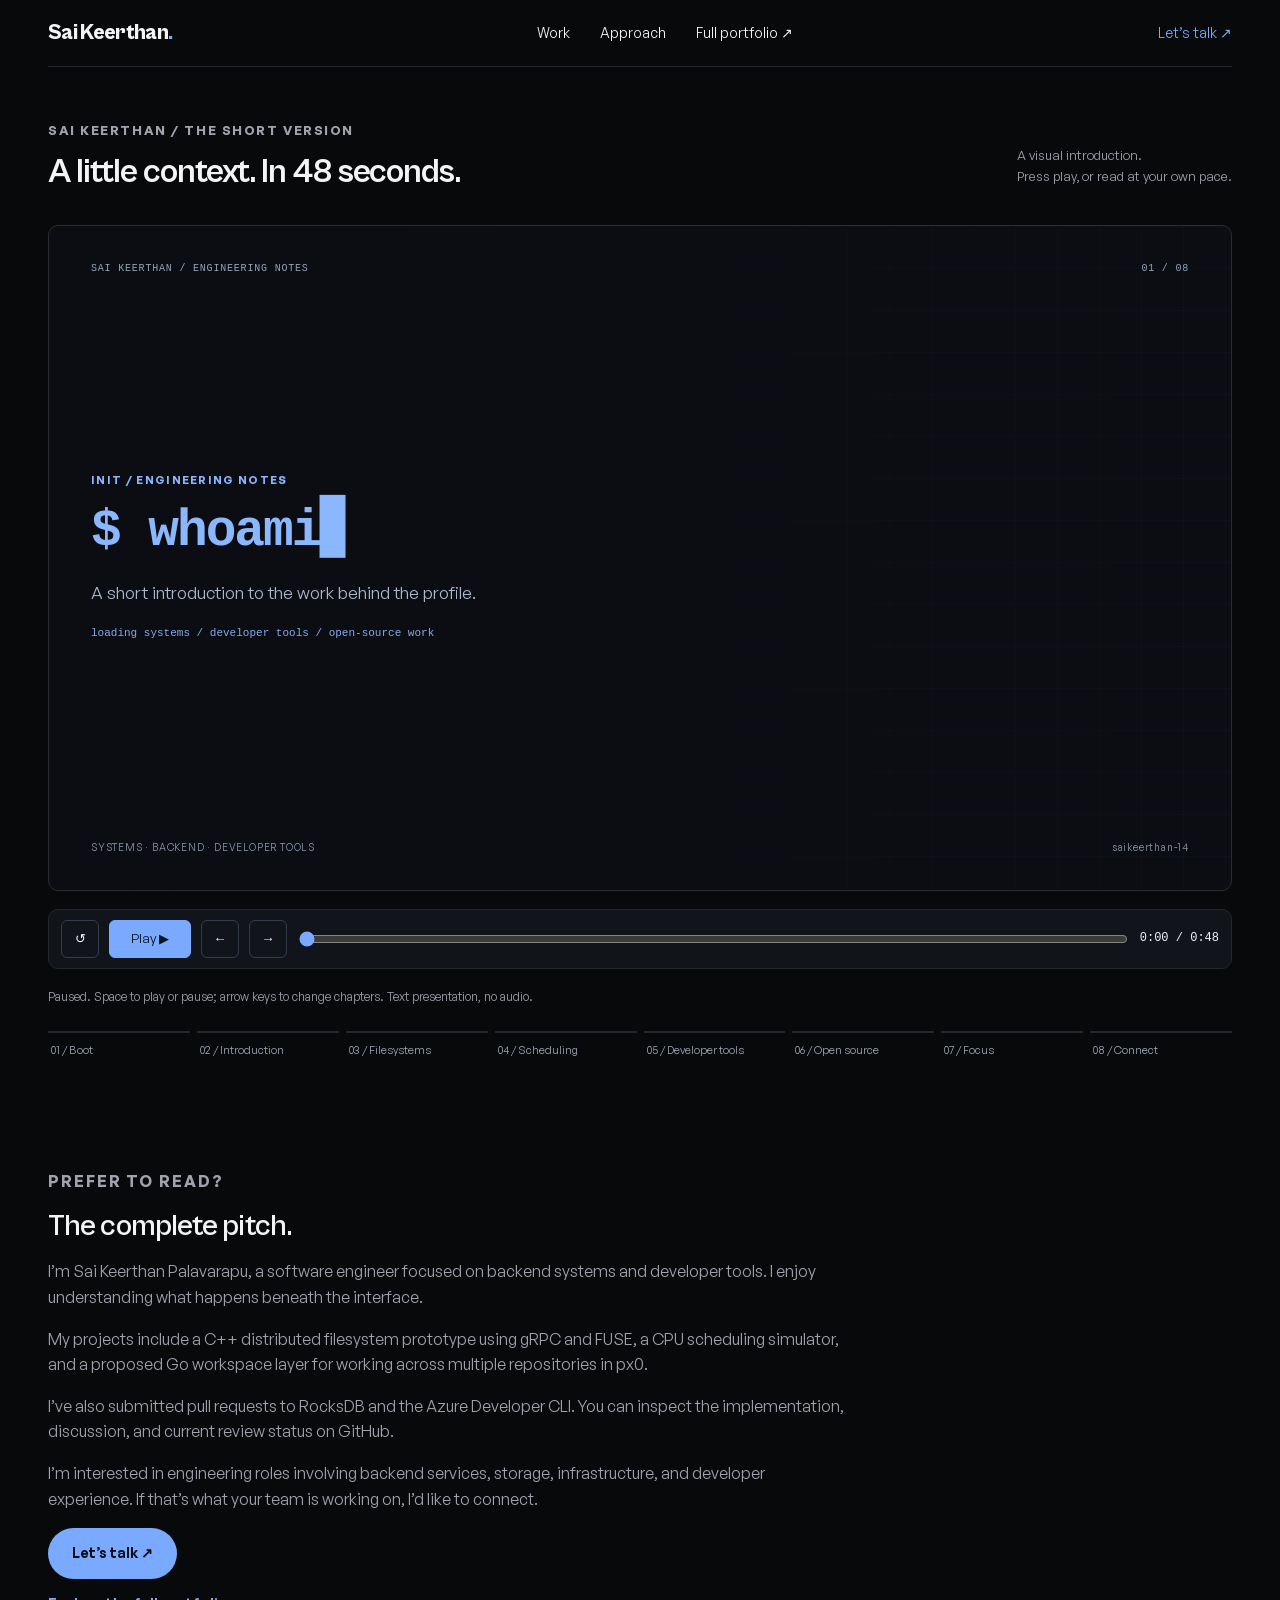
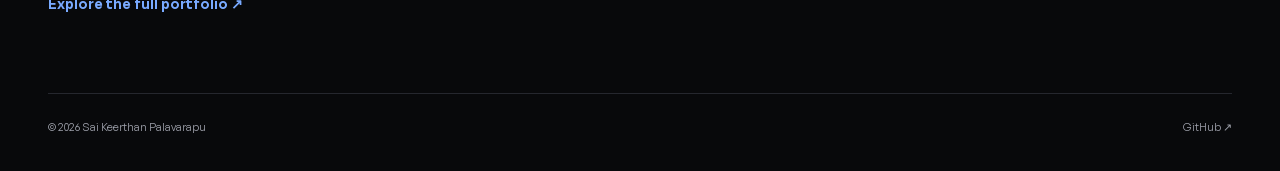
==== elevator-pitch/index.html @ 110550eb "Launch dark portfolio and cinematic elevator pitch" ====
<!doctype html>
<html lang="en"><head><meta charset="utf-8"><meta name="viewport" content="width=device-width,initial-scale=1"><title>Elevator Pitch — Sai Keerthan Palavarapu</title><meta name="description" content="A 48-second introduction to Sai Keerthan’s work in backend systems, distributed filesystems, and developer tools."><meta name="theme-color" content="#f5f3ee"><link rel="icon" href="/assets/icon.svg" type="image/svg+xml"><link rel="stylesheet" href="/style.css"><script src="/pitch.js" defer></script><script>if(new URLSearchParams(location.search).has("embed"))document.documentElement.classList.add("embedded");</script></head>
<body class="pitch-page"><a class="skip" href="#main">Skip to content</a><header class="nav wrap"><a class="brand" href="/" aria-label="Sai Keerthan home">Sai Keerthan<span>.</span></a><nav aria-label="Main navigation"><a href="/#work">Work</a><a href="/#approach">Approach</a><a href="/">Full portfolio ↗</a></nav><a class="nav-contact" href="mailto:saikeerthanp.su@gmail.com">Let’s talk ↗</a></header><main class="wrap" id="main"><div class="pitch-heading"><div><p class="eyebrow">SAI KEERTHAN / THE SHORT VERSION</p><h1>A little context. In 48 seconds.</h1></div><p>A visual introduction.<br>Press play, or read at your own pace.</p></div><section aria-label="Elevator pitch presentation"><div class="stage" id="stage" data-scene="0"><div class="scene-art" id="scene-art" aria-hidden="true"></div><div class="scene-progress" id="scene-progress"></div><div class="stage-top"><span>SAI KEERTHAN / ENGINEERING NOTES</span><span id="scene-count">01 / 08</span></div><div class="slide" id="slide"><div class="eyebrow" id="slide-label">HELLO, I’M SAI</div><h2 id="slide-title">I build behind<br>the interface.</h2><p id="slide-body">Software engineering, with a focus on backend systems and developer tools.</p><div class="slide-detail" id="slide-detail">C++ / Go / Python</div></div><div class="stage-bottom"><span>SYSTEMS · BACKEND · DEVELOPER TOOLS</span><span>saikeerthan-14</span></div></div><div class="player-controls"><button id="restart" aria-label="Restart presentation">↺</button><button id="play" class="play" aria-label="Play presentation">Play ▶</button><button id="previous" aria-label="Previous chapter">←</button><button id="next" aria-label="Next chapter">→</button><input id="seek" type="range" min="0" max="48" value="0" step="0.1" aria-label="Presentation position in seconds"><span class="time"><span id="elapsed">0:00</span> / 0:48</span></div><p class="pitch-help" id="player-status" role="status">Paused. Space to play or pause; arrow keys to change chapters. Text presentation, no audio.</p><div class="chapters" aria-label="Choose a chapter"><button data-scene="0" aria-current="true">01 / Boot</button><button data-scene="1" aria-current="false">02 / Introduction</button><button data-scene="2" aria-current="false">03 / Filesystems</button><button data-scene="3" aria-current="false">04 / Scheduling</button><button data-scene="4" aria-current="false">05 / Developer tools</button><button data-scene="5" aria-current="false">06 / Open source</button><button data-scene="6" aria-current="false">07 / Focus</button><button data-scene="7" aria-current="false">08 / Connect</button></div></section><section class="transcript" aria-labelledby="transcript-title"><p class="eyebrow">PREFER TO READ?</p><h2 id="transcript-title">The complete pitch.</h2><p>I’m Sai Keerthan Palavarapu, a software engineer focused on backend systems and developer tools. I enjoy understanding what happens beneath the interface.</p><p>My projects include a C++ distributed filesystem prototype using gRPC and FUSE, a CPU scheduling simulator, and a proposed Go workspace layer for working across multiple repositories in px0.</p><p>I’ve also submitted pull requests to RocksDB and the Azure Developer CLI. You can inspect the implementation, discussion, and current review status on GitHub.</p><p>I’m interested in engineering roles involving backend services, storage, infrastructure, and developer experience. If that’s what your team is working on, I’d like to connect.</p><div class="actions"><a class="button" href="mailto:saikeerthanp.su@gmail.com">Let’s talk ↗</a><a class="text-link" href="/">Explore the full portfolio ↗</a></div></section></main><footer class="wrap"><span>© 2026 Sai Keerthan Palavarapu</span><a href="https://github.com/saikeerthan-14">GitHub ↗</a></footer></body></html>
---- style.css ----
@font-face{font-family:General;src:url('/assets/general-sans.ttf') format('truetype');font-display:swap}@font-face{font-family:Cabinet;src:url('/assets/cabinet-grotesk.ttf') format('truetype');font-display:swap}
:root{--paper:#f5f3ee;--ink:#202820;--muted:#61675e;--line:#d8d9ce;--orange:#a73c19;--green:#dfe6d5}*{box-sizing:border-box}html{scroll-behavior:smooth;scroll-padding-top:24px}body{margin:0;background:var(--paper);color:var(--ink);font-family:General,Arial,sans-serif;font-size:16px;line-height:1.6}a{color:inherit;text-decoration:none}a:hover{text-decoration:underline;text-underline-offset:5px}button,a,input{touch-action:manipulation}a:focus-visible,button:focus-visible,input:focus-visible{outline:3px solid var(--orange);outline-offset:5px}.wrap{width:min(1200px,calc(100% - 96px));margin-inline:auto}.skip{position:absolute;top:-80px;background:var(--ink);color:white;padding:12px;z-index:10}.skip:focus{top:0}.nav{display:flex;align-items:center;justify-content:space-between;padding-block:22px;border-bottom:1px solid var(--line);gap:28px}.brand{font-family:Cabinet,sans-serif;font-size:38px;font-weight:800;line-height:1}.brand span{color:var(--orange)}nav{display:flex;gap:30px;font-size:14px}.nav-contact{font-size:14px}.nav-contact span{margin-left:18px}.eyebrow{font-size:11px;letter-spacing:.12em;font-weight:650;line-height:1.6}.dot{display:inline-block;width:7px;height:7px;border-radius:50%;background:var(--orange);margin-right:8px}.hero{padding-top:63px}.hero h1{font-family:Cabinet,sans-serif;font-size:clamp(52px,6.9vw,96px);line-height:1.02;font-weight:650;letter-spacing:-.045em;margin:28px 0 30px}.hero h1 em,h2 em{color:var(--orange);font-style:normal}.hero-bottom{display:flex;justify-content:space-between;align-items:end;gap:40px}.hero-bottom>p{max-width:540px;font-size:18px;color:var(--muted);line-height:1.65}.actions{display:flex;flex-direction:column;align-items:flex-start;gap:14px;min-width:235px;margin-bottom:18px}.button{display:inline-flex;align-items:center;justify-content:space-between;gap:35px;background:var(--ink);color:var(--paper);padding:14px 23px;border-radius:3px;font-size:14px}.button:hover{background:var(--orange);text-decoration:none}.text-link{font-size:14px;font-weight:600}.hero-meta{display:flex;justify-content:space-between;gap:20px;border-top:1px solid var(--line);padding:20px 0;margin-top:37px;font-size:12px;color:var(--muted)}.work{padding-block:90px}.section-heading{display:flex;justify-content:space-between;align-items:end;margin-bottom:35px;gap:35px}h2{font-family:Cabinet,sans-serif;font-size:clamp(36px,4.2vw,56px);font-weight:600;line-height:1.1;letter-spacing:-.03em;margin:15px 0}.section-heading>p{font-size:14px;color:var(--muted)}.project{border:1px solid var(--line);border-radius:5px;background:#faf9f5}.featured{display:grid;grid-template-columns:1fr 1fr;overflow:hidden}.project-copy{padding:38px}.project-top{display:flex;justify-content:space-between;gap:15px;align-items:center}.badge{font-size:10px;border:1px solid #c8cebe;border-radius:20px;padding:3px 9px;white-space:nowrap}.project h3{font-family:Cabinet,sans-serif;font-size:38px;font-weight:600;letter-spacing:-.025em;line-height:1.13;margin:32px 0 18px}.project p{font-size:14px;color:var(--muted);max-width:480px}.tags{display:flex;flex-wrap:wrap;gap:8px;margin:24px 0}.tags span{font-size:11px;padding:4px 9px;background:#eeeee6;border-radius:3px}.project .project-note{font-size:11px;line-height:1.6;margin-top:25px}.system-diagram{background:#26372d;color:#e6eddf;padding:40px 55px;display:flex;flex-direction:column;justify-content:center;background-image:radial-gradient(#ffffff10 1px,transparent 1px);background-size:20px 20px}.diagram-caption{font-family:monospace;font-size:10px;letter-spacing:.13em;opacity:.65;margin-bottom:34px}.node{display:grid;grid-template-columns:32px 1fr;border:1px solid #71846c;border-radius:4px;padding:14px 16px;font-size:16px;background:#293b30}.node>span{grid-row:span 2;font-size:11px;color:#b9ccaa;padding-top:5px}.node small{font-size:11px;color:#b8c7b0}.connector{text-align:center;font-size:24px;line-height:1.6;color:#b9ccaa}.wire{display:flex;flex-direction:column;align-items:center;font-family:monospace;font-size:10px;gap:7px;padding:7px;color:#b9ccaa}.wire i{height:16px;border-left:1px dashed #91a77f}.diagram-footer{font-size:10px;margin-top:35px;color:#b8c7b0}.diagram-footer .dot{background:#bbd69c;width:5px;height:5px}.project-grid{display:grid;grid-template-columns:1fr 1fr;gap:22px;margin-top:22px}.small{padding:32px 36px}.small h3{font-size:34px}.opensource{background:var(--green);padding:72px 0}.oss-inner{display:grid;grid-template-columns:1fr 1fr;gap:70px}.oss-inner>div>p:not(.eyebrow){max-width:400px;font-size:14px;color:#4f5e4d}.pr-list>a{display:block;padding:22px 0;border-top:1px solid #b9c5af}.pr-list>a:last-child{border-bottom:1px solid #b9c5af}.pr-list h3{display:flex;justify-content:space-between;font-size:20px;font-weight:550;margin:10px 0}.pr-list p{font-size:13px}.pr-status{font-size:10px;text-transform:uppercase;letter-spacing:.06em}.approach{display:grid;grid-template-columns:1fr 1fr;gap:70px;padding-block:110px}.lead{font-size:22px;line-height:1.55;margin-top:0}.approach-copy>p:not(.lead){font-size:15px;color:var(--muted)}dl{margin-top:35px}dl div{display:grid;grid-template-columns:140px 1fr;border-top:1px solid var(--line);padding:12px 0;font-size:13px}dt{font-weight:600}dd{margin:0;color:var(--muted)}.contact{padding:60px 0 65px;border-top:1px solid var(--line)}.contact h2{font-size:clamp(44px,5.9vw,76px)}.contact-bottom{display:flex;justify-content:space-between;align-items:center;margin-top:35px;gap:30px}.contact-bottom>div{display:flex;gap:26px;font-size:14px}footer{display:flex;justify-content:space-between;gap:25px;flex-wrap:wrap;padding:25px 0 35px;border-top:1px solid var(--line);color:var(--muted);font-size:11px}
/* The pitch is a controllable presentation, with a complete text transcript below. */
.pitch-heading{display:flex;justify-content:space-between;align-items:end;margin:45px 0 25px;gap:25px}.pitch-heading h1{font-family:Cabinet,sans-serif;font-size:40px;line-height:1.1;letter-spacing:-.03em;margin:8px 0}.pitch-heading p{font-size:13px;color:var(--muted)}.stage{position:relative;background:#202e26;color:#eff1e9;border-radius:6px;min-height:480px;padding:38px 52px;overflow:hidden;display:flex;flex-direction:column;justify-content:space-between}.stage:after{content:'';position:absolute;right:-90px;bottom:-160px;width:450px;height:450px;border:1px solid #ffffff18;border-radius:50%;pointer-events:none;box-shadow:0 0 0 60px #ffffff04,0 0 0 120px #ffffff03}.stage-top{display:flex;justify-content:space-between;font-family:monospace;font-size:11px;letter-spacing:.08em;color:#b8c8ae;z-index:1}.slide{position:relative;max-width:850px;z-index:1;padding-block:35px}.slide .eyebrow{color:#c9b99a}.slide h2{font-size:clamp(34px,5.7vw,76px);margin:16px 0 22px;line-height:1.04}.slide p{font-size:19px;color:#c3cebd;max-width:660px}.slide-detail{font-family:monospace;font-size:12px;color:#d9bc96;white-space:pre-wrap}.stage-bottom{display:flex;justify-content:space-between;font-size:10px;color:#a9b9a0;position:relative;z-index:1}.slide.enter{animation:enter .45s ease both}@keyframes enter{from{opacity:0;transform:translateY(12px)}to{opacity:1;transform:translateY(0)}}.player-controls{display:flex;align-items:center;gap:14px;margin:18px 0}.player-controls button{border:1px solid var(--line);background:transparent;color:var(--ink);border-radius:3px;min-width:44px;min-height:44px;padding:9px 14px;font-family:inherit;cursor:pointer}.player-controls button:hover{background:var(--green)}.player-controls .play{background:var(--ink);color:var(--paper);min-width:90px}.player-controls input{flex:1;min-width:45px;accent-color:var(--orange)}.time{font-family:monospace;font-size:12px;white-space:nowrap}.pitch-help{font-size:12px;color:var(--muted)}.chapters{display:grid;grid-template-columns:repeat(7,1fr);gap:7px;margin:25px 0 60px}.chapters button{border:0;border-top:2px solid var(--line);background:transparent;padding:10px 3px;text-align:left;font:11px General,sans-serif;cursor:pointer;color:var(--muted)}.chapters button[aria-current=true]{border-color:var(--orange);color:var(--orange)}.transcript{max-width:800px;padding-block:15px 60px}.transcript h2{font-size:30px}.transcript p{font-size:16px;color:var(--muted)}
@media(max-width:800px){.wrap{width:calc(100% - 40px)}nav{gap:16px;font-size:12px}.nav-contact{display:none}.hero{padding-top:40px}.hero h1{font-size:clamp(44px,8.8vw,70px)}.hero-bottom{align-items:start;flex-direction:column;gap:10px}.hero-bottom>p{font-size:16px}.actions{margin-bottom:0}.hero-meta{flex-wrap:wrap;font-size:10px}.hero-meta>span:nth-child(2){display:none}.work{padding-block:55px}.section-heading{align-items:start;flex-direction:column;gap:0}.featured,.project-grid,.oss-inner,.approach{grid-template-columns:1fr}.project-copy,.small{padding:25px}.system-diagram{padding:30px}.project-grid{gap:16px;margin-top:16px}.oss-inner,.approach{gap:30px}.opensource{padding-block:45px}.approach{padding-block:60px}.contact-bottom{align-items:start;flex-direction:column}.contact-bottom>div{gap:20px}.contact{padding-block:40px}footer>span:nth-child(2){display:none}.pitch-heading{display:block;margin-top:30px}.pitch-heading h1{font-size:32px}.stage{min-height:420px;padding:25px}.slide p{font-size:16px}.slide-detail{font-size:10px}.stage-top{font-size:9px}.stage-bottom{font-size:9px}.player-controls{flex-wrap:wrap;gap:7px}.player-controls input{order:2;flex-basis:100%}.time{margin-left:auto}.chapters{grid-template-columns:repeat(4,1fr);margin-bottom:35px}.pitch-help{font-size:11px}}
@media(prefers-reduced-motion:reduce){html{scroll-behavior:auto}.slide.enter{animation:none}}
/* Portfolio, second edition: dark canvas, blue accents, editorial motion. */
:root{--paper:#08090b;--ink:#f4f4f6;--muted:#a0a3ad;--line:#25272e;--orange:#79aaff;--green:#11151e}body{background:var(--paper)}.ambient{position:absolute;inset:60px 0 auto;height:700px;background:radial-gradient(ellipse at 50% 40%,#23376324,transparent 60%);pointer-events:none}.nav{position:relative;z-index:2}.brand{font-size:22px;letter-spacing:-.03em}.nav-contact{color:var(--orange)}.hero{text-align:center;position:relative;padding-top:100px}.hero h1{font-size:clamp(55px,7vw,94px);line-height:1.06;letter-spacing:-.05em;margin:30px 0}.hero h1 em{color:var(--orange)}.hero-intro{font-size:21px;color:var(--muted);max-width:700px;margin:0 auto;line-height:1.6}.hero-actions{display:flex;justify-content:center;align-items:center;gap:30px;margin-top:35px}.button{background:#79aaff;color:#080d17;font-weight:600;border-radius:30px;padding:14px 24px}.button:hover{background:#a5c6ff}.text-link{color:var(--orange)}.hero-actions .text-link span{font-size:11px;margin-left:10px}.signal-grid{display:grid;grid-template-columns:repeat(4,1fr);gap:14px;text-align:left;margin-top:72px}.signal-grid>div{border:1px solid var(--line);background:#121317;border-radius:14px;padding:24px}.signal-grid strong{font-family:Cabinet,sans-serif;font-size:36px;font-weight:650;letter-spacing:-.03em;white-space:nowrap}.signal-grid strong span{font-size:23px;color:var(--orange)}.signal-grid p{font-size:12px;color:var(--muted);margin:8px 0 0}.showreel{padding-top:95px}.showreel iframe{width:100%;height:660px;border:1px solid var(--line);border-radius:12px;background:#0b0d12;display:block}.about-block{padding-top:110px}.about-grid{display:grid;grid-template-columns:1fr 1fr;gap:70px}.about-grid p:not(.lead){color:var(--muted);font-size:15px}.about-grid h2{margin-top:0}.project{background:#111216;border-color:var(--line);border-radius:14px}.project h3{font-size:40px}.badge{border-color:#3d4658;color:#c0cde5;background:#18202e}.tags span{background:#1e2430;color:#b7c9e9}.project .project-note{color:#969da9}.system-diagram{background-color:#0c1220;background-image:radial-gradient(#7a9fd028 1px,transparent 1px);color:#e6edff}.node{background:#121d31;border-color:#364c70}.node span,.node small,.diagram-caption,.wire,.connector,.diagram-footer{color:#a6bde3}.diagram-footer .dot{background:#79aaff}.opensource{background:#0e1118;border-block:1px solid var(--line)}.oss-inner>div>p:not(.eyebrow){color:var(--muted)}.pr-list>a,.pr-list>a:last-child{border-color:#303745}.pr-list h3{color:#f4f4f6}.pr-list p{color:var(--muted)}.pr-status{color:#9dbbf4}.approach{padding-block:100px}.lead{font-size:23px}.contact{text-align:center;padding-block:75px}.contact-bottom{justify-content:center;gap:35px}.contact-bottom>div a{color:var(--muted)}.contact h2{margin-top:22px}.contact-bottom{margin-top:32px}.skip{background:#79aaff;color:#08090b}
/* Each pitch chapter has its own composition and illustration. */
.pitch-heading{margin-top:40px}.pitch-heading h1{font-size:34px}.stage{aspect-ratio:16/9;min-height:0;isolation:isolate;background:#0b0d12;border:1px solid #292c35;border-radius:10px;padding:35px 42px;transition:background .6s,color .6s}.stage:after{display:none}.stage-top{font-size:10px;color:#96a2b9}.stage-bottom{font-size:10px;color:#8d98ad;letter-spacing:.08em}.slide{width:58%;max-width:none;padding:15px 0}.slide h2{font-size:clamp(34px,5.1vw,69px);font-weight:650;line-height:1.03;letter-spacing:-.04em}.slide .eyebrow{color:#8ab6ff}.slide p{font-size:17px;line-height:1.55;color:#adb8cc;max-width:570px}.slide-detail{font-size:11px;color:#86abeb;line-height:1.8}.scene-art{position:absolute;inset:0;z-index:-1;overflow:hidden;pointer-events:none}.scene-progress{position:absolute;left:0;bottom:0;height:3px;width:0;background:#79aaff;z-index:2}.stage[data-scene="0"] .slide{width:100%}.stage[data-scene="0"] .slide h2{font-family:monospace;font-size:clamp(32px,4vw,54px);color:#8bb7ff}.stage[data-scene="0"] .slide h2:after{content:'▊';animation:blink 1s steps(1) infinite}.boot-grid{position:absolute;inset:0;background-image:linear-gradient(#6a8dc008 1px,transparent 1px),linear-gradient(90deg,#6a8dc008 1px,transparent 1px);background-size:42px 42px;mask-image:linear-gradient(90deg,transparent,#000)}.stage[data-scene="1"],.stage[data-scene="6"]{background:#f1f0ec;color:#121317}.stage[data-scene="1"] .slide{width:90%}.stage[data-scene="1"] .slide h2{font-size:clamp(40px,6.8vw,92px);font-weight:600}.stage[data-scene="1"] .slide p,.stage[data-scene="6"] .slide p{color:#525a68}.stage[data-scene="1"] .stage-top,.stage[data-scene="1"] .stage-bottom,.stage[data-scene="6"] .stage-top,.stage[data-scene="6"] .stage-bottom{color:#677084}.stage[data-scene="1"] .slide-detail{color:#4069aa}.orb{position:absolute;right:-15%;top:-20%;width:70%;height:130%;background:radial-gradient(ellipse,#679dff25,transparent 65%)}.art-flow{position:absolute;right:5%;top:23%;width:29%;display:flex;flex-direction:column;align-items:center;gap:12px;font-family:monospace}.art-node{width:100%;border:1px solid #4d6d9b;background:#111e33;border-radius:8px;padding:18px;color:#b7ceef;font-size:15px}.art-node small{display:block;color:#6c8fbe;margin-top:6px;font-size:10px}.art-line{height:22px;width:1px;background:#6084b7;position:relative}.art-line:before{content:'';position:absolute;width:5px;height:5px;border-radius:50%;background:#a6ccff;top:0;left:-2px;animation:packet 1.8s linear infinite}.art-scheduler{position:absolute;right:4%;top:26%;width:32%;font-family:monospace}.lane{display:flex;align-items:center;gap:12px;margin:18px 0;color:#8c9db7;font-size:12px}.lane i{height:30px;background:#6e9be3;border-radius:3px;display:block;transform-origin:left;animation:grow .8s both}.lane:nth-child(2) i{background:#adc5f0;animation-delay:.15s}.lane:nth-child(3) i{background:#3f6096;animation-delay:.3s}.lane:nth-child(4) i{background:#d7e2f7;animation-delay:.45s}.axis{border-top:1px solid #36425a;color:#8294b4;padding-top:12px;font-size:10px;margin-left:28px}.repo-cluster{position:absolute;right:4%;top:23%;width:31%;font-family:monospace}.repo-hub{border:1px solid #668cce;padding:18px;text-align:center;border-radius:8px;color:#c0d9ff;background:#18243b}.repo-forks{display:flex;gap:8px;margin-top:36px;position:relative}.repo-forks:before{content:'';position:absolute;top:-20px;left:16%;right:16%;height:20px;border:1px solid #5471a2;border-bottom:0}.repo-forks div{background:#111d30;border:1px solid #425b83;border-radius:6px;padding:16px 6px;flex:1;text-align:center;font-size:11px;color:#a8c2ee}.pr-art{position:absolute;right:5%;top:23%;width:30%;display:grid;gap:18px}.pr-art div{border:1px solid #2e3a50;padding:24px;border-radius:10px;background:#121a28;color:#dce7fb;font-size:25px;letter-spacing:-.02em}.pr-art small{display:block;font-family:monospace;font-size:10px;color:#87a9e0;margin-top:12px;letter-spacing:.05em}.focus-art{position:absolute;right:5%;top:20%;width:30%;display:flex;flex-direction:column;gap:18px;font-size:28px;letter-spacing:-.03em}.focus-art span{border-bottom:1px solid #b8c2d4;padding-bottom:18px;color:#345c9a}.stage[data-scene="7"]{background:radial-gradient(ellipse at 70% 40%,#193360,#0b0d12 70%)}.stage[data-scene="7"] .slide{width:90%}.stage[data-scene="7"] .slide h2{font-size:clamp(40px,6vw,84px)}.stage[data-scene="7"] .slide-detail{font-size:15px;color:#c6d9fc}.player-controls{gap:10px;background:#11141b;border:1px solid var(--line);padding:10px 12px;border-radius:10px}.player-controls button{border-color:#353c4b;border-radius:6px;min-height:38px;min-width:38px;padding:8px 10px}.player-controls .play{background:#79aaff;color:#0c1424;border-color:#79aaff;min-width:82px}.player-controls button:hover{background:#283a56}.chapters{grid-template-columns:repeat(8,1fr)}.chapters button{color:#a1a8b7}.transcript{padding-top:25px}.embedded{background:#0b0d12}.embedded .pitch-page>.nav,.embedded .pitch-heading,.embedded .transcript,.embedded footer,.embedded .chapters,.embedded .pitch-help,.embedded .skip{display:none}.embedded .wrap{width:100%;max-width:none}.embedded .stage{border:0;border-radius:0}.embedded .player-controls{margin:0;border:0;border-top:1px solid #292c35;border-radius:0;padding:12px 20px}.embedded body{overflow:hidden}.slide.enter{animation:enter .65s cubic-bezier(.2,.8,.2,1) both}@keyframes packet{to{transform:translateY(22px);opacity:0}}@keyframes blink{50%{opacity:0}}@keyframes grow{from{transform:scaleX(0)}to{transform:scaleX(1)}}
@media(min-width:1300px){.showreel iframe{height:744px}}
@media(max-width:800px){.nav{gap:15px}.brand{font-size:19px}nav{gap:15px}nav a:nth-child(3){display:none}.hero{padding-top:65px}.hero h1{font-size:clamp(43px,8vw,68px)}.hero-intro{font-size:17px}.hero-intro br{display:none}.hero-actions{gap:20px}.signal-grid{grid-template-columns:repeat(2,1fr);margin-top:45px;gap:12px}.signal-grid>div{padding:20px}.signal-grid strong{font-size:29px}.signal-grid strong span{font-size:19px}.showreel{padding-top:65px}.showreel iframe{height:470px}.about-block{padding-top:65px}.about-grid{grid-template-columns:1fr;gap:15px}.about-grid .lead{font-size:20px}.project h3{font-size:34px}.contact-bottom{align-items:center}.pitch-heading h1{font-size:30px}.stage{aspect-ratio:auto;min-height:550px;padding:24px}.slide{width:100%;padding-bottom:190px}.slide h2{font-size:42px}.slide p{font-size:15px;max-width:450px}.slide-detail{font-size:10px}.scene-art{inset:0}.art-flow{top:auto;bottom:55px;right:25px;width:calc(100% - 50px);flex-direction:row;gap:10px}.art-node{font-size:12px;padding:12px;flex:1}.art-node small{font-size:8px}.art-line{height:1px;width:18px}.art-line:before{animation:none}.art-scheduler{right:25px;bottom:52px;top:auto;width:calc(100% - 50px)}.lane{margin:8px 0}.lane i{height:17px}.repo-cluster{top:auto;bottom:50px;right:25px;width:calc(100% - 50px)}.repo-hub{padding:9px}.repo-forks{margin-top:25px}.repo-forks div{padding:8px}.repo-forks:before{top:-13px;height:13px}.pr-art{top:auto;bottom:55px;right:25px;width:calc(100% - 50px);grid-template-columns:1fr 1fr;gap:10px}.pr-art div{padding:16px;font-size:19px}.pr-art small{font-size:8px}.focus-art{top:auto;bottom:55px;right:25px;width:calc(100% - 50px);gap:8px;flex-direction:row;font-size:16px}.focus-art span{flex:1;padding-bottom:10px}.stage[data-scene="0"] .slide,.stage[data-scene="1"] .slide,.stage[data-scene="7"] .slide{padding-bottom:0}.stage[data-scene="1"] .slide h2{font-size:50px}.stage[data-scene="7"] .slide h2{font-size:45px}.stage[data-scene="7"] .slide-detail{font-size:12px;overflow-wrap:anywhere}.stage-top,.stage-bottom{font-size:8px}.chapters{grid-template-columns:repeat(4,1fr)}.embedded .stage{min-height:400px}.embedded .slide h2{font-size:32px}.embedded .slide{padding-bottom:150px}.embedded .slide p{font-size:13px}.embedded .slide-detail{font-size:9px}.embedded .stage[data-scene="1"] .slide h2{font-size:43px}.embedded .stage[data-scene="0"] .slide,.embedded .stage[data-scene="1"] .slide,.embedded .stage[data-scene="7"] .slide{padding-bottom:0}.embedded .player-controls input{order:initial;flex-basis:0}.embedded .time{font-size:10px}.embedded .player-controls{padding:10px;gap:6px}.embedded .player-controls button{min-width:30px;padding:7px}.embedded .player-controls .play{min-width:68px}}
@media(max-width:430px){.wrap{width:calc(100% - 32px)}.nav{padding-block:18px}.brand{font-size:17px}nav{gap:12px;font-size:11px}nav a:nth-child(2){display:none}.hero-actions{flex-direction:column;gap:20px}.hero .eyebrow{font-size:9px;letter-spacing:.09em}.signal-grid p{font-size:10px}.signal-grid strong{font-size:25px}.signal-grid strong span{font-size:16px}.signal-grid>div{padding:16px}.hero h1{font-size:43px}.stage{min-height:580px}.stage[data-scene="1"] .slide h2{font-size:43px}.stage-top{font-size:7px}.scene-art .art-node{padding:10px;font-size:10px}.stage[data-scene="7"] .slide h2{font-size:39px}.player-controls{gap:6px}.player-controls input{order:2;flex-basis:100%}.showreel iframe{height:470px}}
@media(prefers-reduced-motion:reduce){*,*:before,*:after{animation:none!important;transition:none!important;scroll-behavior:auto!important}}
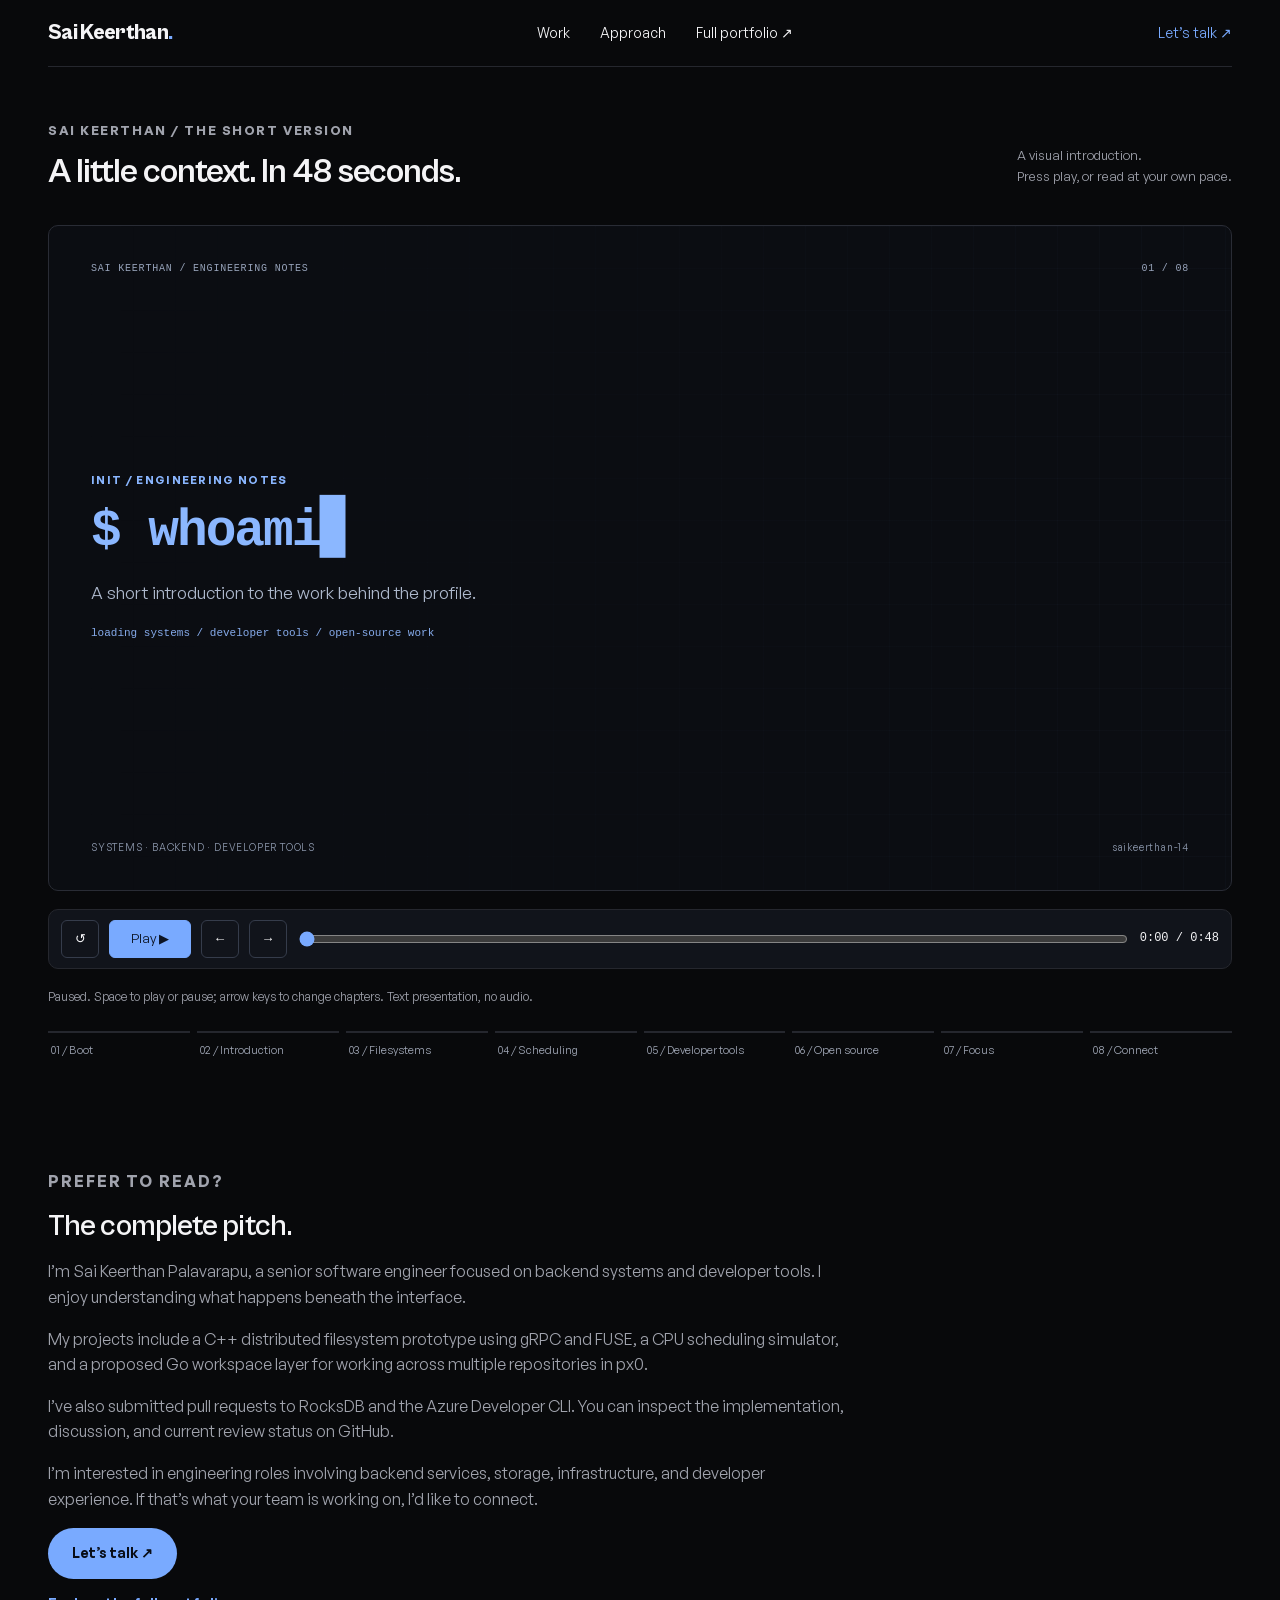
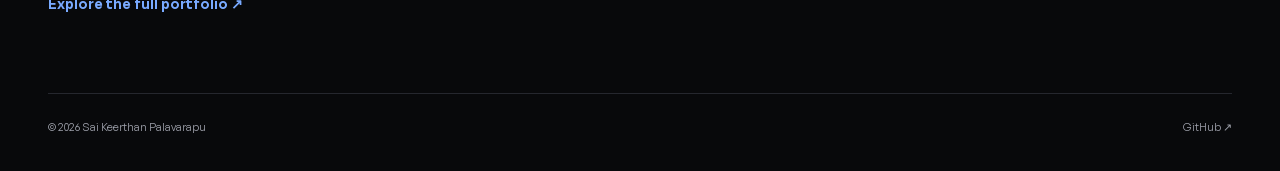
==== commit befc3c4c: "Set professional title to Senior Software Engineer" ====
--- a/elevator-pitch/index.html
+++ b/elevator-pitch/index.html
@@ -1,3 +1,3 @@
 <!doctype html>
 <html lang="en"><head><meta charset="utf-8"><meta name="viewport" content="width=device-width,initial-scale=1"><title>Elevator Pitch — Sai Keerthan Palavarapu</title><meta name="description" content="A 48-second introduction to Sai Keerthan’s work in backend systems, distributed filesystems, and developer tools."><meta name="theme-color" content="#f5f3ee"><link rel="icon" href="/assets/icon.svg" type="image/svg+xml"><link rel="stylesheet" href="/style.css"><script src="/pitch.js" defer></script><script>if(new URLSearchParams(location.search).has("embed"))document.documentElement.classList.add("embedded");</script></head>
-<body class="pitch-page"><a class="skip" href="#main">Skip to content</a><header class="nav wrap"><a class="brand" href="/" aria-label="Sai Keerthan home">Sai Keerthan<span>.</span></a><nav aria-label="Main navigation"><a href="/#work">Work</a><a href="/#approach">Approach</a><a href="/">Full portfolio ↗</a></nav><a class="nav-contact" href="mailto:saikeerthanp.su@gmail.com">Let’s talk ↗</a></header><main class="wrap" id="main"><div class="pitch-heading"><div><p class="eyebrow">SAI KEERTHAN / THE SHORT VERSION</p><h1>A little context. In 48 seconds.</h1></div><p>A visual introduction.<br>Press play, or read at your own pace.</p></div><section aria-label="Elevator pitch presentation"><div class="stage" id="stage" data-scene="0"><div class="scene-art" id="scene-art" aria-hidden="true"></div><div class="scene-progress" id="scene-progress"></div><div class="stage-top"><span>SAI KEERTHAN / ENGINEERING NOTES</span><span id="scene-count">01 / 08</span></div><div class="slide" id="slide"><div class="eyebrow" id="slide-label">HELLO, I’M SAI</div><h2 id="slide-title">I build behind<br>the interface.</h2><p id="slide-body">Software engineering, with a focus on backend systems and developer tools.</p><div class="slide-detail" id="slide-detail">C++ / Go / Python</div></div><div class="stage-bottom"><span>SYSTEMS · BACKEND · DEVELOPER TOOLS</span><span>saikeerthan-14</span></div></div><div class="player-controls"><button id="restart" aria-label="Restart presentation">↺</button><button id="play" class="play" aria-label="Play presentation">Play ▶</button><button id="previous" aria-label="Previous chapter">←</button><button id="next" aria-label="Next chapter">→</button><input id="seek" type="range" min="0" max="48" value="0" step="0.1" aria-label="Presentation position in seconds"><span class="time"><span id="elapsed">0:00</span> / 0:48</span></div><p class="pitch-help" id="player-status" role="status">Paused. Space to play or pause; arrow keys to change chapters. Text presentation, no audio.</p><div class="chapters" aria-label="Choose a chapter"><button data-scene="0" aria-current="true">01 / Boot</button><button data-scene="1" aria-current="false">02 / Introduction</button><button data-scene="2" aria-current="false">03 / Filesystems</button><button data-scene="3" aria-current="false">04 / Scheduling</button><button data-scene="4" aria-current="false">05 / Developer tools</button><button data-scene="5" aria-current="false">06 / Open source</button><button data-scene="6" aria-current="false">07 / Focus</button><button data-scene="7" aria-current="false">08 / Connect</button></div></section><section class="transcript" aria-labelledby="transcript-title"><p class="eyebrow">PREFER TO READ?</p><h2 id="transcript-title">The complete pitch.</h2><p>I’m Sai Keerthan Palavarapu, a software engineer focused on backend systems and developer tools. I enjoy understanding what happens beneath the interface.</p><p>My projects include a C++ distributed filesystem prototype using gRPC and FUSE, a CPU scheduling simulator, and a proposed Go workspace layer for working across multiple repositories in px0.</p><p>I’ve also submitted pull requests to RocksDB and the Azure Developer CLI. You can inspect the implementation, discussion, and current review status on GitHub.</p><p>I’m interested in engineering roles involving backend services, storage, infrastructure, and developer experience. If that’s what your team is working on, I’d like to connect.</p><div class="actions"><a class="button" href="mailto:saikeerthanp.su@gmail.com">Let’s talk ↗</a><a class="text-link" href="/">Explore the full portfolio ↗</a></div></section></main><footer class="wrap"><span>© 2026 Sai Keerthan Palavarapu</span><a href="https://github.com/saikeerthan-14">GitHub ↗</a></footer></body></html>
+<body class="pitch-page"><a class="skip" href="#main">Skip to content</a><header class="nav wrap"><a class="brand" href="/" aria-label="Sai Keerthan home">Sai Keerthan<span>.</span></a><nav aria-label="Main navigation"><a href="/#work">Work</a><a href="/#approach">Approach</a><a href="/">Full portfolio ↗</a></nav><a class="nav-contact" href="mailto:saikeerthanp.su@gmail.com">Let’s talk ↗</a></header><main class="wrap" id="main"><div class="pitch-heading"><div><p class="eyebrow">SAI KEERTHAN / THE SHORT VERSION</p><h1>A little context. In 48 seconds.</h1></div><p>A visual introduction.<br>Press play, or read at your own pace.</p></div><section aria-label="Elevator pitch presentation"><div class="stage" id="stage" data-scene="0"><div class="scene-art" id="scene-art" aria-hidden="true"></div><div class="scene-progress" id="scene-progress"></div><div class="stage-top"><span>SAI KEERTHAN / ENGINEERING NOTES</span><span id="scene-count">01 / 08</span></div><div class="slide" id="slide"><div class="eyebrow" id="slide-label">HELLO, I’M SAI</div><h2 id="slide-title">I build behind<br>the interface.</h2><p id="slide-body">Software engineering, with a focus on backend systems and developer tools.</p><div class="slide-detail" id="slide-detail">C++ / Go / Python</div></div><div class="stage-bottom"><span>SYSTEMS · BACKEND · DEVELOPER TOOLS</span><span>saikeerthan-14</span></div></div><div class="player-controls"><button id="restart" aria-label="Restart presentation">↺</button><button id="play" class="play" aria-label="Play presentation">Play ▶</button><button id="previous" aria-label="Previous chapter">←</button><button id="next" aria-label="Next chapter">→</button><input id="seek" type="range" min="0" max="48" value="0" step="0.1" aria-label="Presentation position in seconds"><span class="time"><span id="elapsed">0:00</span> / 0:48</span></div><p class="pitch-help" id="player-status" role="status">Paused. Space to play or pause; arrow keys to change chapters. Text presentation, no audio.</p><div class="chapters" aria-label="Choose a chapter"><button data-scene="0" aria-current="true">01 / Boot</button><button data-scene="1" aria-current="false">02 / Introduction</button><button data-scene="2" aria-current="false">03 / Filesystems</button><button data-scene="3" aria-current="false">04 / Scheduling</button><button data-scene="4" aria-current="false">05 / Developer tools</button><button data-scene="5" aria-current="false">06 / Open source</button><button data-scene="6" aria-current="false">07 / Focus</button><button data-scene="7" aria-current="false">08 / Connect</button></div></section><section class="transcript" aria-labelledby="transcript-title"><p class="eyebrow">PREFER TO READ?</p><h2 id="transcript-title">The complete pitch.</h2><p>I’m Sai Keerthan Palavarapu, a senior software engineer focused on backend systems and developer tools. I enjoy understanding what happens beneath the interface.</p><p>My projects include a C++ distributed filesystem prototype using gRPC and FUSE, a CPU scheduling simulator, and a proposed Go workspace layer for working across multiple repositories in px0.</p><p>I’ve also submitted pull requests to RocksDB and the Azure Developer CLI. You can inspect the implementation, discussion, and current review status on GitHub.</p><p>I’m interested in engineering roles involving backend services, storage, infrastructure, and developer experience. If that’s what your team is working on, I’d like to connect.</p><div class="actions"><a class="button" href="mailto:saikeerthanp.su@gmail.com">Let’s talk ↗</a><a class="text-link" href="/">Explore the full portfolio ↗</a></div></section></main><footer class="wrap"><span>© 2026 Sai Keerthan Palavarapu</span><a href="https://github.com/saikeerthan-14">GitHub ↗</a></footer></body></html>
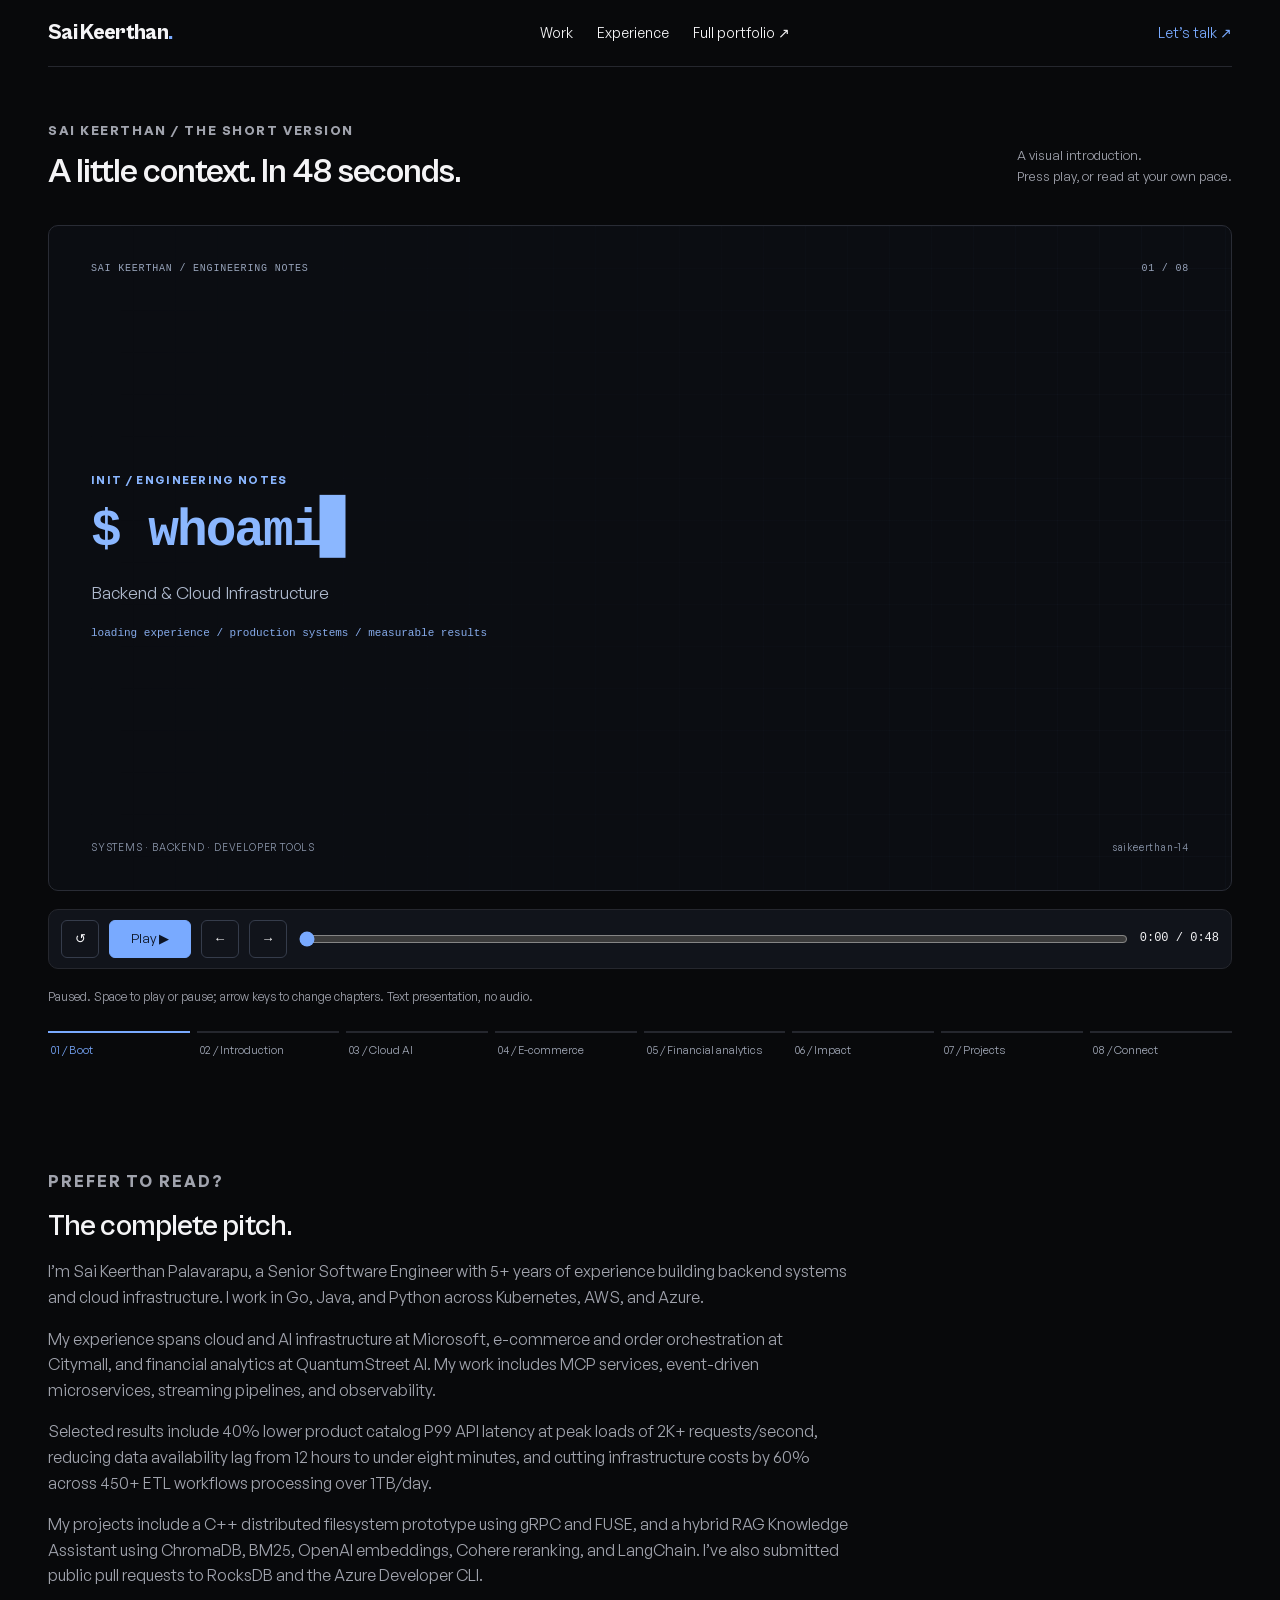
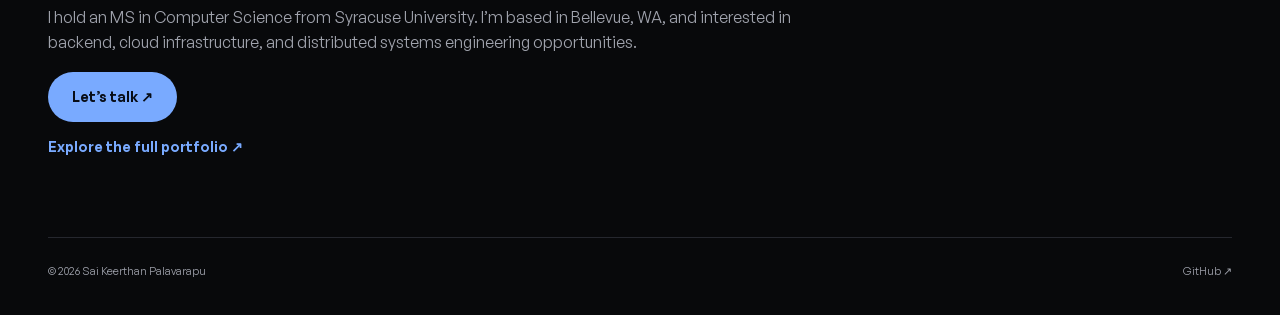
==== commit 91e2375a: "Align portfolio with senior backend and cloud engineering experience" ====
--- a/elevator-pitch/index.html
+++ b/elevator-pitch/index.html
@@ -1,3 +1,3 @@
 <!doctype html>
-<html lang="en"><head><meta charset="utf-8"><meta name="viewport" content="width=device-width,initial-scale=1"><title>Elevator Pitch — Sai Keerthan Palavarapu</title><meta name="description" content="A 48-second introduction to Sai Keerthan’s work in backend systems, distributed filesystems, and developer tools."><meta name="theme-color" content="#f5f3ee"><link rel="icon" href="/assets/icon.svg" type="image/svg+xml"><link rel="stylesheet" href="/style.css"><script src="/pitch.js" defer></script><script>if(new URLSearchParams(location.search).has("embed"))document.documentElement.classList.add("embedded");</script></head>
-<body class="pitch-page"><a class="skip" href="#main">Skip to content</a><header class="nav wrap"><a class="brand" href="/" aria-label="Sai Keerthan home">Sai Keerthan<span>.</span></a><nav aria-label="Main navigation"><a href="/#work">Work</a><a href="/#approach">Approach</a><a href="/">Full portfolio ↗</a></nav><a class="nav-contact" href="mailto:saikeerthanp.su@gmail.com">Let’s talk ↗</a></header><main class="wrap" id="main"><div class="pitch-heading"><div><p class="eyebrow">SAI KEERTHAN / THE SHORT VERSION</p><h1>A little context. In 48 seconds.</h1></div><p>A visual introduction.<br>Press play, or read at your own pace.</p></div><section aria-label="Elevator pitch presentation"><div class="stage" id="stage" data-scene="0"><div class="scene-art" id="scene-art" aria-hidden="true"></div><div class="scene-progress" id="scene-progress"></div><div class="stage-top"><span>SAI KEERTHAN / ENGINEERING NOTES</span><span id="scene-count">01 / 08</span></div><div class="slide" id="slide"><div class="eyebrow" id="slide-label">HELLO, I’M SAI</div><h2 id="slide-title">I build behind<br>the interface.</h2><p id="slide-body">Software engineering, with a focus on backend systems and developer tools.</p><div class="slide-detail" id="slide-detail">C++ / Go / Python</div></div><div class="stage-bottom"><span>SYSTEMS · BACKEND · DEVELOPER TOOLS</span><span>saikeerthan-14</span></div></div><div class="player-controls"><button id="restart" aria-label="Restart presentation">↺</button><button id="play" class="play" aria-label="Play presentation">Play ▶</button><button id="previous" aria-label="Previous chapter">←</button><button id="next" aria-label="Next chapter">→</button><input id="seek" type="range" min="0" max="48" value="0" step="0.1" aria-label="Presentation position in seconds"><span class="time"><span id="elapsed">0:00</span> / 0:48</span></div><p class="pitch-help" id="player-status" role="status">Paused. Space to play or pause; arrow keys to change chapters. Text presentation, no audio.</p><div class="chapters" aria-label="Choose a chapter"><button data-scene="0" aria-current="true">01 / Boot</button><button data-scene="1" aria-current="false">02 / Introduction</button><button data-scene="2" aria-current="false">03 / Filesystems</button><button data-scene="3" aria-current="false">04 / Scheduling</button><button data-scene="4" aria-current="false">05 / Developer tools</button><button data-scene="5" aria-current="false">06 / Open source</button><button data-scene="6" aria-current="false">07 / Focus</button><button data-scene="7" aria-current="false">08 / Connect</button></div></section><section class="transcript" aria-labelledby="transcript-title"><p class="eyebrow">PREFER TO READ?</p><h2 id="transcript-title">The complete pitch.</h2><p>I’m Sai Keerthan Palavarapu, a senior software engineer focused on backend systems and developer tools. I enjoy understanding what happens beneath the interface.</p><p>My projects include a C++ distributed filesystem prototype using gRPC and FUSE, a CPU scheduling simulator, and a proposed Go workspace layer for working across multiple repositories in px0.</p><p>I’ve also submitted pull requests to RocksDB and the Azure Developer CLI. You can inspect the implementation, discussion, and current review status on GitHub.</p><p>I’m interested in engineering roles involving backend services, storage, infrastructure, and developer experience. If that’s what your team is working on, I’d like to connect.</p><div class="actions"><a class="button" href="mailto:saikeerthanp.su@gmail.com">Let’s talk ↗</a><a class="text-link" href="/">Explore the full portfolio ↗</a></div></section></main><footer class="wrap"><span>© 2026 Sai Keerthan Palavarapu</span><a href="https://github.com/saikeerthan-14">GitHub ↗</a></footer></body></html>
+<html lang="en"><head><meta charset="utf-8"><meta name="viewport" content="width=device-width,initial-scale=1"><title>Elevator Pitch — Sai Keerthan Palavarapu</title><meta name="description" content="A 48-second introduction to Sai Keerthan’s senior engineering experience in backend systems, cloud infrastructure, and AI integration."><meta name="theme-color" content="#08090b"><link rel="icon" href="/assets/icon.svg" type="image/svg+xml"><link rel="stylesheet" href="/style.css"><script src="/pitch.js" defer></script><script>if(new URLSearchParams(location.search).has("embed"))document.documentElement.classList.add("embedded");</script></head>
+<body class="pitch-page"><a class="skip" href="#main">Skip to content</a><header class="nav wrap"><a class="brand" href="/" aria-label="Sai Keerthan home">Sai Keerthan<span>.</span></a><nav aria-label="Main navigation"><a href="/#work">Work</a><a href="/#experience">Experience</a><a href="/">Full portfolio ↗</a></nav><a class="nav-contact" href="mailto:kpsai80@gmail.com">Let’s talk ↗</a></header><main class="wrap" id="main"><div class="pitch-heading"><div><p class="eyebrow">SAI KEERTHAN / THE SHORT VERSION</p><h1>A little context. In 48 seconds.</h1></div><p>A visual introduction.<br>Press play, or read at your own pace.</p></div><section aria-label="Elevator pitch presentation"><div class="stage" id="stage" data-scene="0"><div class="scene-art" id="scene-art" aria-hidden="true"></div><div class="scene-progress" id="scene-progress"></div><div class="stage-top"><span>SAI KEERTHAN / ENGINEERING NOTES</span><span id="scene-count">01 / 08</span></div><div class="slide" id="slide"><div class="eyebrow" id="slide-label">HELLO, I’M SAI</div><h2 id="slide-title">I build behind<br>the interface.</h2><p id="slide-body">Software engineering, with a focus on backend systems and developer tools.</p><div class="slide-detail" id="slide-detail">C++ / Go / Python</div></div><div class="stage-bottom"><span>SYSTEMS · BACKEND · DEVELOPER TOOLS</span><span>saikeerthan-14</span></div></div><div class="player-controls"><button id="restart" aria-label="Restart presentation">↺</button><button id="play" class="play" aria-label="Play presentation">Play ▶</button><button id="previous" aria-label="Previous chapter">←</button><button id="next" aria-label="Next chapter">→</button><input id="seek" type="range" min="0" max="48" value="0" step="0.1" aria-label="Presentation position in seconds"><span class="time"><span id="elapsed">0:00</span> / 0:48</span></div><p class="pitch-help" id="player-status" role="status">Paused. Space to play or pause; arrow keys to change chapters. Text presentation, no audio.</p><div class="chapters" aria-label="Choose a chapter"><button data-scene="0" aria-current="true">01 / Boot</button><button data-scene="1" aria-current="false">02 / Introduction</button><button data-scene="2" aria-current="false">03 / Cloud AI</button><button data-scene="3" aria-current="false">04 / E-commerce</button><button data-scene="4" aria-current="false">05 / Financial analytics</button><button data-scene="5" aria-current="false">06 / Impact</button><button data-scene="6" aria-current="false">07 / Projects</button><button data-scene="7" aria-current="false">08 / Connect</button></div></section><section class="transcript" aria-labelledby="transcript-title"><p class="eyebrow">PREFER TO READ?</p><h2 id="transcript-title">The complete pitch.</h2><p>I’m Sai Keerthan Palavarapu, a Senior Software Engineer with 5+ years of experience building backend systems and cloud infrastructure. I work in Go, Java, and Python across Kubernetes, AWS, and Azure.</p><p>My experience spans cloud and AI infrastructure at Microsoft, e-commerce and order orchestration at Citymall, and financial analytics at QuantumStreet AI. My work includes MCP services, event-driven microservices, streaming pipelines, and observability.</p><p>Selected results include 40% lower product catalog P99 API latency at peak loads of 2K+ requests/second, reducing data availability lag from 12 hours to under eight minutes, and cutting infrastructure costs by 60% across 450+ ETL workflows processing over 1TB/day.</p><p>My projects include a C++ distributed filesystem prototype using gRPC and FUSE, and a hybrid RAG Knowledge Assistant using ChromaDB, BM25, OpenAI embeddings, Cohere reranking, and LangChain. I’ve also submitted public pull requests to RocksDB and the Azure Developer CLI.</p><p>I hold an MS in Computer Science from Syracuse University. I’m based in Bellevue, WA, and interested in backend, cloud infrastructure, and distributed systems engineering opportunities.</p><div class="actions"><a class="button" href="mailto:kpsai80@gmail.com">Let’s talk ↗</a><a class="text-link" href="/">Explore the full portfolio ↗</a></div></section></main><footer class="wrap"><span>© 2026 Sai Keerthan Palavarapu</span><a href="https://github.com/saikeerthan-14">GitHub ↗</a></footer></body></html>
--- a/style.css
+++ b/style.css
@@ -12,3 +12,10 @@
 @media(max-width:800px){.nav{gap:15px}.brand{font-size:19px}nav{gap:15px}nav a:nth-child(3){display:none}.hero{padding-top:65px}.hero h1{font-size:clamp(43px,8vw,68px)}.hero-intro{font-size:17px}.hero-intro br{display:none}.hero-actions{gap:20px}.signal-grid{grid-template-columns:repeat(2,1fr);margin-top:45px;gap:12px}.signal-grid>div{padding:20px}.signal-grid strong{font-size:29px}.signal-grid strong span{font-size:19px}.showreel{padding-top:65px}.showreel iframe{height:470px}.about-block{padding-top:65px}.about-grid{grid-template-columns:1fr;gap:15px}.about-grid .lead{font-size:20px}.project h3{font-size:34px}.contact-bottom{align-items:center}.pitch-heading h1{font-size:30px}.stage{aspect-ratio:auto;min-height:550px;padding:24px}.slide{width:100%;padding-bottom:190px}.slide h2{font-size:42px}.slide p{font-size:15px;max-width:450px}.slide-detail{font-size:10px}.scene-art{inset:0}.art-flow{top:auto;bottom:55px;right:25px;width:calc(100% - 50px);flex-direction:row;gap:10px}.art-node{font-size:12px;padding:12px;flex:1}.art-node small{font-size:8px}.art-line{height:1px;width:18px}.art-line:before{animation:none}.art-scheduler{right:25px;bottom:52px;top:auto;width:calc(100% - 50px)}.lane{margin:8px 0}.lane i{height:17px}.repo-cluster{top:auto;bottom:50px;right:25px;width:calc(100% - 50px)}.repo-hub{padding:9px}.repo-forks{margin-top:25px}.repo-forks div{padding:8px}.repo-forks:before{top:-13px;height:13px}.pr-art{top:auto;bottom:55px;right:25px;width:calc(100% - 50px);grid-template-columns:1fr 1fr;gap:10px}.pr-art div{padding:16px;font-size:19px}.pr-art small{font-size:8px}.focus-art{top:auto;bottom:55px;right:25px;width:calc(100% - 50px);gap:8px;flex-direction:row;font-size:16px}.focus-art span{flex:1;padding-bottom:10px}.stage[data-scene="0"] .slide,.stage[data-scene="1"] .slide,.stage[data-scene="7"] .slide{padding-bottom:0}.stage[data-scene="1"] .slide h2{font-size:50px}.stage[data-scene="7"] .slide h2{font-size:45px}.stage[data-scene="7"] .slide-detail{font-size:12px;overflow-wrap:anywhere}.stage-top,.stage-bottom{font-size:8px}.chapters{grid-template-columns:repeat(4,1fr)}.embedded .stage{min-height:400px}.embedded .slide h2{font-size:32px}.embedded .slide{padding-bottom:150px}.embedded .slide p{font-size:13px}.embedded .slide-detail{font-size:9px}.embedded .stage[data-scene="1"] .slide h2{font-size:43px}.embedded .stage[data-scene="0"] .slide,.embedded .stage[data-scene="1"] .slide,.embedded .stage[data-scene="7"] .slide{padding-bottom:0}.embedded .player-controls input{order:initial;flex-basis:0}.embedded .time{font-size:10px}.embedded .player-controls{padding:10px;gap:6px}.embedded .player-controls button{min-width:30px;padding:7px}.embedded .player-controls .play{min-width:68px}}
 @media(max-width:430px){.wrap{width:calc(100% - 32px)}.nav{padding-block:18px}.brand{font-size:17px}nav{gap:12px;font-size:11px}nav a:nth-child(2){display:none}.hero-actions{flex-direction:column;gap:20px}.hero .eyebrow{font-size:9px;letter-spacing:.09em}.signal-grid p{font-size:10px}.signal-grid strong{font-size:25px}.signal-grid strong span{font-size:16px}.signal-grid>div{padding:16px}.hero h1{font-size:43px}.stage{min-height:580px}.stage[data-scene="1"] .slide h2{font-size:43px}.stage-top{font-size:7px}.scene-art .art-node{padding:10px;font-size:10px}.stage[data-scene="7"] .slide h2{font-size:39px}.player-controls{gap:6px}.player-controls input{order:2;flex-basis:100%}.showreel iframe{height:470px}}
 @media(prefers-reduced-motion:reduce){*,*:before,*:after{animation:none!important;transition:none!important;scroll-behavior:auto!important}}
+/* Resume-aligned experience, impact, and technical depth. */
+.hero-location{display:inline-block;font-size:14px;margin-top:12px;color:#9bb8eb}.impact-grid{grid-template-columns:repeat(3,1fr)}.impact-grid strong{font-size:44px}.impact-grid p{line-height:1.8}.experience{padding-block:90px 20px}.timeline{border-top:1px solid var(--line)}.role{display:grid;grid-template-columns:260px 1fr;gap:60px;padding:40px 0;border-bottom:1px solid var(--line)}.role-period p{font-size:13px;margin-top:15px;color:#c1c6d1}.role-period>span:last-child{font-size:12px;color:var(--muted)}.role-index{color:var(--orange);font-family:monospace;font-size:12px}.role h3{font-family:Cabinet,sans-serif;font-size:33px;font-weight:600;line-height:1.15;margin:8px 0 12px;letter-spacing:-.02em}.role-content>.eyebrow{color:var(--orange);margin-top:0}.role-company{font-size:15px;color:#d9dfeb;margin:0 0 22px}.role-company span{color:#92b5f2}.role ul{padding-left:18px;margin:16px 0;color:#adb3c0;font-size:14px}.role li{padding-left:5px;margin-block:13px;line-height:1.75}.role details{margin-top:20px}.role summary,.additional-projects>summary{cursor:pointer;font-size:13px;color:var(--orange);padding-block:8px}.role details[open]>summary{margin-bottom:10px}.knowledge{display:grid;grid-template-columns:1fr 1fr;margin-top:24px;overflow:hidden}.retrieval-flow{padding:42px;display:flex;flex-direction:column;justify-content:center;align-items:center;gap:10px;background:#0c1220;font-family:monospace;color:#b3c8eb;font-size:13px}.retrieval-flow>span,.retrieval-flow>div>span{background:#121e32;border:1px solid #334a70;border-radius:7px;padding:13px 20px;text-align:center}.retrieval-flow>span{width:80%}.retrieval-flow>div{display:flex;gap:12px}.retrieval-flow i{font-style:normal;color:#6c8fc6}.additional-projects{margin-top:25px;padding:10px 0}.additional-projects>summary{border-top:1px solid var(--line);padding-top:22px}.skills{padding-block:95px 45px}.skill-grid{display:grid;grid-template-columns:repeat(3,1fr);gap:16px}.skill-grid article{background:#111216;border:1px solid var(--line);border-radius:12px;padding:25px}.skill-grid h3{font-size:17px;font-weight:550;color:#d7e5ff;margin:0 0 14px}.skill-grid p{font-size:13px;color:var(--muted);line-height:1.9}.education{padding-block:40px 90px}.education-grid{display:grid;grid-template-columns:1fr 1fr;gap:30px;margin-top:30px}.education-grid article{border-top:1px solid var(--line);padding-top:25px}.education-grid h3{font-family:Cabinet,sans-serif;font-size:25px;font-weight:600;line-height:1.2;margin-block:18px}.education-grid p{font-size:14px;color:var(--muted);margin-block:8px}.contact-location{font-size:14px;color:var(--muted)}.contact-bottom>div{flex-wrap:wrap;justify-content:center}.stage[data-scene="5"] .slide{width:61%}.impact-art{top:18%;gap:12px;width:29%}.impact-art div{padding:18px;font-size:27px}.impact-art small{font-size:9px}.stage[data-scene="6"] .focus-art{font-size:23px}.stage[data-scene="6"] .slide{width:61%}nav{gap:24px}
+@media(max-width:1000px){.role{grid-template-columns:210px 1fr;gap:35px}.skill-grid{grid-template-columns:1fr 1fr}.impact-grid strong{font-size:36px}.impact-grid strong span{font-size:21px}nav{gap:18px}}
+@media(max-width:800px){.impact-grid{grid-template-columns:1fr 1fr 1fr;gap:9px}.impact-grid>div{padding:16px 12px}.impact-grid strong{font-size:28px}.impact-grid strong span{font-size:16px}.impact-grid p{font-size:10px}.experience{padding-top:60px}.role{grid-template-columns:1fr;gap:20px;padding-block:30px}.role-period{display:flex;align-items:center;gap:15px;flex-wrap:wrap}.role-period p{margin:0;font-size:12px}.role-period>span:last-child{flex-basis:100%;margin-left:28px}.role h3{font-size:29px}.role li{font-size:13px}.knowledge{grid-template-columns:1fr}.retrieval-flow{padding:30px}.skill-grid{gap:12px}.skill-grid article{padding:20px}.education-grid{grid-template-columns:1fr;gap:25px}.skills{padding-top:55px}.education{padding-bottom:55px}.stage[data-scene="5"] .slide,.stage[data-scene="6"] .slide{width:100%}.stage[data-scene="5"] .slide p{font-size:14px}.impact-art{width:calc(100% - 50px);right:25px;bottom:50px;top:auto;grid-template-columns:repeat(3,1fr);gap:7px}.impact-art div{padding:10px;font-size:18px}.impact-art small{font-size:7px}.stage[data-scene="6"] .focus-art{font-size:12px}.contact h2{font-size:clamp(35px,6vw,55px)}}
+@media(max-width:500px){.impact-grid{grid-template-columns:1fr;text-align:center;gap:10px}.impact-grid>div{padding:20px}.impact-grid strong{font-size:38px}.impact-grid strong span{font-size:24px}.impact-grid p{font-size:12px}.hero h1{font-size:40px}.hero .eyebrow{font-size:9px}.hero-intro br{display:none}.skill-grid{grid-template-columns:1fr}.stage[data-scene="1"] .slide h2{font-size:42px}.impact-art div{font-size:16px}.embedded .stage[data-scene="1"] .slide h2{font-size:34px}.embedded .stage[data-scene="5"] .slide p{font-size:12px}.embedded .stage[data-scene="6"] .slide p{font-size:12px}.contact-bottom>div{font-size:12px;gap:18px}}
+.hero-location{display:block}
+@media(max-width:500px){.hero-actions{flex-direction:column;gap:20px}.hero-actions .button{gap:18px}.hero-actions .text-link{white-space:nowrap}.hero-location{font-size:12px;margin-top:14px}}
